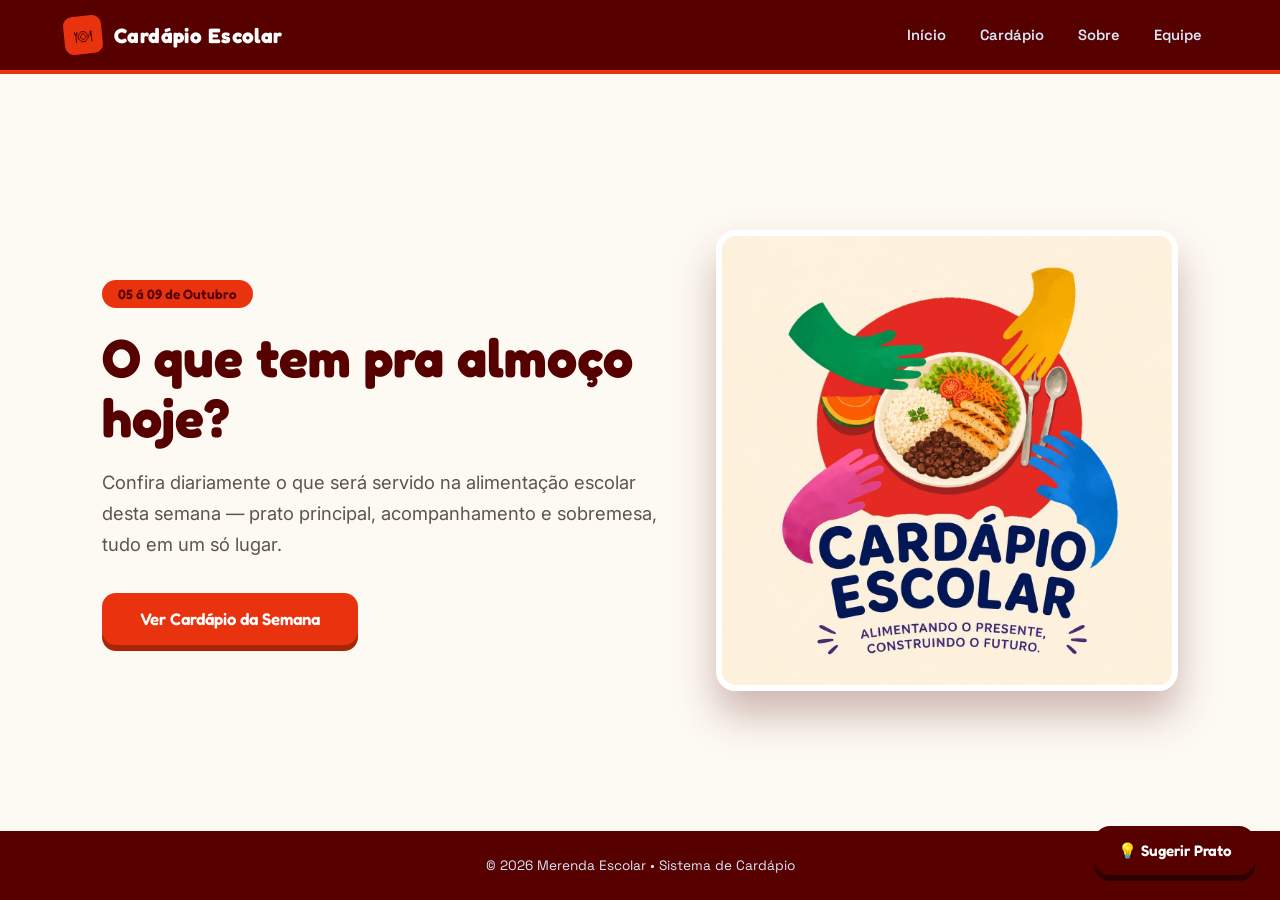
==== index.html @ 1e7c6a1f "Update index.html" ====
<!DOCTYPE html>
<html lang="pt-BR">

<head>
    <meta charset="UTF-8">
    <meta name="viewport" content="width=device-width, initial-scale=1.0">
    <title>Cardápio Escolar - Semana</title>
    <meta name="description" content="Confira o cardápio semanal da merenda escolar, dia a dia, com fotos e opções vegetarianas.">
    <link rel="icon" href="logo.jpg">
    <link rel="preconnect" href="https://fonts.googleapis.com">
    <link rel="stylesheet" href="https://fonts.googleapis.com/css2?family=Fredoka:wght@500;600;700&family=Inter:wght@400;500;600&family=Space+Grotesk:wght@400;500;600&display=swap">
    <link rel="stylesheet" href="./style.css">
    <script async src="https://www.googletagmanager.com/gtag/js?id=G-XXXXXXXXXX"></script>
<script>
  window.dataLayer = window.dataLayer || [];
  function gtag(){dataLayer.push(arguments);}
  gtag('js', new Date());
  gtag('config', 'G-GF8HCH6G14');
</script>
</head>

<body>

    <header>
        <div class="logo">
            <div class="icone-bandeja">🍽</div>
            <h1>Cardápio Escolar</h1>
        </div>

        <nav>
            <a href="#" onclick="showTab('inicio')">Início</a>
            <a href="#" onclick="showTab('cardapio')">Cardápio</a>
            <a href="#" onclick="showTab('sobre')">Sobre</a>
            <a href="#" onclick="showTab('equipe')">Equipe</a>
        </nav>
    </header>


    <!-- ======================= INÍCIO ======================= -->
    <div class="tab active" id="inicio">
        <section class="hero">
            <div class="hero-text">
                <span class="eyebrow"> 05 á 09 de Outubro</span>
                <h2>O que tem pra almoço hoje?</h2>
                <p>Confira diariamente o que será servido na alimentação escolar desta semana — prato principal, acompanhamento e sobremesa, tudo em um só lugar.</p>
                <button class="btn" onclick="showTab('cardapio')">Ver Cardápio da Semana</button>
            </div>

            <div class="hero-tray">
                <img src="logo.jpg" class="hero-img" alt="Ilustração de um prato de arroz, feijão e frango grelhado cercado por mãos coloridas, com o texto Cardápio Escolar — Alimentando o presente, construindo o futuro">
            </div>
        </section>
    </div>



    <!-- ======================= CARDÁPIO ======================= -->
    <div class="tab" id="cardapio">
        <section>
            <div class="title">
                <h2>Cardápio da Semana</h2>
                <p>⚠️AVISO: As imagens apresentadas são meramente ilutrativas e não representa exatamente a refeicão verdadeira</p>
            </div>

            <div class="container">

                <!-- Segunda -->
                <div class="dia-card">
                    <div class="dia-nome">Seg <span class="dia-data">05/09</span></div>

                    <div class="card-foto">
                        <img src="Arroz e feijão com frango assado (sassami).jpg" alt="ARROZ E FEIJÃO, FRANGO ASSADO (sassami)">
                    </div>

                    <div class="refeicao-info">
                        <h3>Arroz, Feijão e frango assado (sassami)</h3>
                        <p><b>Acompanhamento:</b> Purê de cenoura ou cenoura em rodelas</p>
                        <p><b></b></p>
                    </div>
                </div>

                <!-- Terça -->
                <div class="dia-card">
                    <div class="dia-nome">Ter <span class="dia-data">06/09</span></div>

                    <div class="card-foto">
                        <img src="Arroz carreteiro.jpg" alt="Arroz carreteiro">
                    </div>

                    <div class="refeicao-info">
                        <h3>Arroz carreteiro</h3>
                        <p><b>Acompanhamento:</b> Duedo de Legumes (batata e cenoura)</p>
                        <p><b></b></p>
                    </div>
                </div>

                <!-- Quarta -->
                <div class="dia-card">
                    <div class="dia-nome">Qua <span class="dia-data">07/09</span></div>

                    <div class="card-foto">
                        <img src="Macarrãoao molho de tomate com frango em cubos.jpg" alt="macarrão ao molho">
                    </div>

                    <div class="refeicao-info">
                        <h3>Macarrão ao molho de tomate com frango em cubos ou carne bovina</h3>
                        <p><b>Acompanhamento:</b> Salada de Acelga (temperada com limão)</p>
                        <p><b></b></p>
                    </div>
                </div>

                <!-- Quinta -->
                <div class="dia-card">
                    <div class="dia-nome">Qui <span class="dia-data">08/09</span></div>

                    <div class="card-foto">
                        <img src="Arroz e feijão carioca com ovos mexidos.jpg" alt="Arroz e feijão carioca">
                    </div>

                    <div class="refeicao-info">
                        <h3>Arroz, Feijão e ovos mexidos</h3>
                        <p><b>Acompanhamento:</b> Salada de Tomate e Cenoura (temperado com limão)</p>
                        <p><b>Sobremesa:</b> Banana</p>
                    </div>
                </div>

                <!-- Sexta -->
                <div class="dia-card">
                    <div class="dia-nome">Sex <span class="dia-data">09/09</span></div>

                    <div class="card-foto">
                        <img src="Arroz e feijão com carne suina cebolada.jpg" alt="Arroz e feijão com carne suina">
                    </div>

                    <div class="refeicao-info">
                        <h3>Arroz, Feijão e Carne Suina Acebolada</h3>
                        <p><b>Acompanhamento:</b> Abobóra em cubos (cozidos)</p>
                        <p><b>Sobremesa:</b> Maça</p>
                    </div>
                </div>

            </div>
        </section>
    </div>



    <!-- ======================= SOBRE ======================= -->
    <div class="tab" id="sobre">
        <section class="hero hero-solo">
            <div class="hero-text">
                <span class="eyebrow">💬 Como funciona</span>
                <h2>Sobre o Cardápio</h2>
                <p>Este sistema foi criado para facilitar a visualização do cardápio escolar da semana, atualizado pela coordenação de alimentação buscando sempre uma refeição saudável, saborosa e balanceada.</p>
                <div class="about-stat">📅 Atualizado toda semana</div>
            </div>
        </section>
    </div>

    <!-- EQUIPE -->
    <div class="tab" id="equipe">
        <section>
            <div class="title">
                <h2>Equipe</h2>
            </div>

            <div class="team">
                <div class="member">
                    <div class="avatar">
                        <img src="Nicole.jpeg" alt="Nicole Lorrayne" style="object-position: center 55%;" onerror="this.style.display='none'">
                        <span class="avatar-fallback">NL</span>
                    </div>
                    <h3>Nicole Lorrayne</h3>
                    <span>Projeto Smart/desenvolvimento web & Designer</span>
                </div>

                <div class="member">
                    <div class="avatar">
                        <img src="Anna C.jpeg" alt="Anna Clara" style="object-position: center;" onerror="this.style.display='none'">
                        <span class="avatar-fallback">AC</span>
                    </div>
                    <h3>Anna Clara</h3>
                    <span>Matriz CSD/auxiliar desenvolvimento web</span>
                </div>

                <div class="member">
                    <div class="avatar">
                        <img src="Ana C.jpeg" alt="Ana Caroline" style="object-position: center;" onerror="this.style.display='none'">
                        <span class="avatar-fallback">AC</span>
                    </div>
                    <h3>Ana Caroline</h3>
                    <span>Documentação</span>
                </div>

                <div class="member">
                    <div class="avatar">
                        <img src="Leydi.jpeg" alt="Leydi Lizbeht" style="object-position: center;" onerror="this.style.display='none'">
                        <span class="avatar-fallback">LL</span>
                    </div>
                    <h3>Leydi Lizbeht</h3>
                    <span>Stakeholders/Documentação</span>
                </div>

                <div class="member">
                    <div class="avatar">
                        <img src="Pedro R.jpeg" alt="Pedro Rodrigues" style="object-position: center;" onerror="this.style.display='none'">
                        <span class="avatar-fallback">PR</span>
                    </div>
                    <h3>Pedro Rodrigues</h3>
                    <span>Banco de Dados do Site</span>
                </div>

                <div class="member">
                    <div class="avatar">
                        <img src="pedro b.jpeg" alt="Pedro Barboza" style="object-position: center;" onerror="this.style.display='none'">
                        <span class="avatar-fallback">PB</span>
                    </div>
                    <h3>Pedro Barboza</h3>
                    <span>Auxiliar de banco de dados</span>
                </div>

                <div class="member">
                    <div class="avatar">
                        <img src="Alysson.jpeg" alt="Alysson Lopes" style="object-position: center;" onerror="this.style.display='none'">
                        <span class="avatar-fallback">AL</span>
                    </div>
                    <h3>Alysson Lopes</h3>
                    <span>Auxiliar de banco de dados</span>
                </div>

                <div class="member">
                    <div class="avatar">
                        <img src="Gustavo.jpeg" alt="Gustavo Lima" style="object-position: center;" onerror="this.style.display='none'">
                        <span class="avatar-fallback">GL</span>
                    </div>
                    <h3>Gustavo Lima</h3>
                    <span>Banco de Dados do Site</span>
                </div>
            </div>
        </section>
    </div>

    <!-- Botão Flutuante -->
    <button class="btn-sugestao" onclick="abrirSugestao()">💡 Sugerir Prato</button>

    <!-- Janela Modal Oculta -->
    <div id="telaSugestao" class="tela-overlay">

        <div id="conteudoForm">
            <h2>Enviar Sugestão</h2>
            <p style="color: #5c5450; margin:0;">O que você gostaria de ver no cardápio?</p>

            <div class="form-sugestao">
                <textarea id="txtSugestao" placeholder="Ex: Feijoada, Lasanha..."></textarea>
                <div class="btns-container">
                    <button class="btn-voltar" onclick="fecharTudo()">Cancelar</button>
                    <button class="btn-enviar" onclick="processarEnvio()">Enviar Agora</button>
                </div>
            </div>
        </div>

        <div id="msgSucesso" style="display: none;">
            <div class="icon-check">✔</div>
            <h2 style="margin-top:0;">Sugestão Enviada!</h2>
            <p style="color: #5c5450;">Obrigado por participar!</p>
            <br>
            <button class="btn-enviar" style="max-width: 220px; margin: 0 auto; display:block;" onclick="fecharTudo()">Voltar ao Cardápio</button>
        </div>

    </div>


    <!-- ======================= RODAPÉ ======================= -->
    <footer>© 2026 Merenda Escolar • Sistema de Cardápio</footer>


    <script src="script.js"></script>
</body>

</html>
---- style.css ----
/* =======================================================
   CARDÁPIO ESCOLAR — identidade "bandeja de refeitório"
   ======================================================= */

:root{
  --tray:        #7a1f1f;   /* bordô claro — bandeja */
  --tray-dark:   #560000;   /* bordô escuro — header */
  --cream:       #fdfaf3;   /* prato / fundo */
  --mustard:     #e9330e;   /* laranja — destaques */
  --tomato:      #e9330e;   /* laranja — acento / CTA */
  --leaf:        #560000;   /* bordô escuro / sugestão */
  --ink:         #2b2320;   /* texto principal */
  --ink-soft:    #5c5450;   /* texto secundário */
  --paper:       #ffffff;
}

*{
  margin:0;
  padding:0;
  box-sizing:border-box;
  font-family:'Inter', sans-serif;
}

html, body {
  height: 100%;
  margin: 0;
  display: flex;
  flex-direction: column;
}

body{
  background:var(--cream);
  color:var(--ink);
  overflow-x:hidden;
}

h1, h2, h3, .eyebrow, .dia-nome, .btn, .avatar{
  font-family:'Fredoka', sans-serif;
}

.tag, .badge, .dia-data{
  font-family:'Space Grotesk', monospace;
}

/* ================= HEADER ================= */
header{
  position:sticky;
  top:0;
  z-index:999;
  background:var(--tray-dark);
  padding:16px 5%;
  display:flex;
  justify-content:space-between;
  align-items:center;
  flex-wrap:wrap;
  gap:12px;
  border-bottom:4px solid var(--mustard);
}

.logo{
  display:flex;
  align-items:center;
  gap:12px;
  color:white;
}

.logo .icone-bandeja{
  width:38px;
  height:38px;
  background:var(--mustard);
  border-radius:9px;
  display:flex;
  align-items:center;
  justify-content:center;
  color:var(--tray-dark);
  font-size:1.1rem;
  transform:rotate(-6deg);
}

.logo h1{
  font-size:1.3rem;
  letter-spacing:0.02em;
}

nav{
  display:flex;
  gap:6px;
  flex-wrap:wrap;
}

nav a{
  text-decoration:none;
  color:#dbe6f7;
  font-weight:600;
  font-family:'Space Grotesk', monospace;
  font-size:0.92rem;
  padding:8px 14px;
  border-radius:20px;
  transition:0.2s;
}

nav a:hover{
  background:rgba(255,255,255,0.12);
  color:white;
}

/* ================= TABS ================= */
.tab{ 
   display:none;
   flex:1;}

.tab.active{
   display: flex;
  flex-direction: column;
  justify-content: center;
}

@keyframes subeEEntra{
  from{ opacity:0; transform:translateY(10px); }
  to{ opacity:1; transform:translateY(0); }
}

/* ================= HERO ================= */
.hero{
  display:grid;
  grid-template-columns:1.1fr 0.9fr;
  padding:80px 8% 60px;
  gap:50px;
  align-items:center;
  position:relative;
}

.eyebrow{
  display:inline-flex;
  align-items:center;
  gap:8px;
  background:var(--mustard);
  color:var(--tray-dark);
  font-weight:600;
  font-size:0.85rem;
  padding:6px 16px;
  border-radius:20px;
  margin-bottom:20px;
}

.hero-text h2{
  font-size:clamp(2.3rem, 4.2vw, 3.6rem);
  line-height:1.1;
  color:var(--tray-dark);
  margin-bottom:20px;
}

.hero-text p{
  font-size:1.15rem;
  line-height:1.7;
  color:var(--ink-soft);
  margin-bottom:32px;
  max-width:48ch;
}

.btn{
  padding:16px 38px;
  background:var(--tomato);
  color:white;
  font-size:1.05rem;
  border:none;
  border-radius:14px;
  cursor:pointer;
  font-weight:600;
  box-shadow:0 6px 0 #a82508;
  transition:0.15s;
}

.btn:hover{
  transform:translateY(2px);
  box-shadow:0 4px 0 #a82508;
}

.btn:active{
  transform:translateY(6px);
  box-shadow:0 0 0 #a82508;
}

.hero-tray{
  position:relative;
}

.hero-img{
  width:100%;
  border-radius:20px;
  box-shadow:0 24px 40px rgba(86,0,0,0.28);
  border:6px solid var(--paper);
}

/* Variante sem imagem, usada na aba "Sobre" */
.hero-solo{
  grid-template-columns:1fr;
  text-align:center;
  padding-bottom:40px;
}

.hero-solo .hero-text{
  margin:0 auto;
}

.hero-solo .hero-text p{
  margin-left:auto;
  margin-right:auto;
}

.hero-solo .about-stat{
  display:inline-flex;
}

.btn:focus-visible,
nav a:focus-visible,
.btn-sugestao:focus-visible{
  outline:3px solid var(--tomato);
  outline-offset:3px;
}

/* ================= SECTION TITLES ================= */
.title{
  text-align:center;
  margin-top:20px;
  margin-bottom:48px;
  padding:0 20px;
}

.title h2{
  font-size:2.1rem;
  color:var(--tray-dark);
  margin-bottom:8px;
}

.title p{
  color:var(--ink-soft);
  font-family:'Space Grotesk', monospace;
}

/* ================= CARDÁPIO — cartões "bandeja" ================= */
.container{
  max-width:960px;
  margin:0 auto;
  padding:0 20px 70px;
  display:flex;
  flex-direction:column;
  gap:22px;
}

.dia-card{
  background:var(--tray);
  border-radius:22px;
  display:flex;
  align-items:stretch;
  gap:0;
  padding:12px;
  box-shadow:0 10px 20px rgba(86,0,0,0.18);
  transition:0.2s;
}

.dia-card:hover{
  transform:translateY(-4px);
  box-shadow:0 16px 26px rgba(86,0,0,0.24);
}

.dia-nome{
  min-width:96px;
  background:rgba(255,255,255,0.14);
  border-radius:16px;
  text-align:center;
  padding:14px 8px;
  font-weight:600;
  font-size:1.05rem;
  color:white;
  display:flex;
  justify-content:center;
  align-items:center;
  flex-direction:column;
  gap:2px;
}

.dia-nome .dia-data{
  font-size:0.75rem;
  opacity:0.8;
  font-weight:400;
}

/* compartimento da foto, estilo "prato" dentro da bandeja */
.card-foto{
  width:130px;
  flex-shrink:0;
  margin:0 4px;
  background:var(--cream);
  border-radius:50%;
  display:flex;
  justify-content:center;
  align-items:center;
  overflow:hidden;
  border:4px solid white;
  box-shadow:inset 0 0 0 1px rgba(0,0,0,0.04);
}

.card-foto img{
  width:100%;
  height:100%;
  object-fit:cover;
}

.refeicao-info{
  background:var(--cream);
  border-radius:16px;
  padding:18px 22px;
  flex:1;
  display:flex;
  flex-direction:column;
  justify-content:center;
}

.refeicao-info h3{
  font-size:1.2rem;
  margin-bottom:8px;
  color:var(--ink);
}

.refeicao-info p{
  margin:3px 0;
  color:var(--ink-soft);
  font-size:0.95rem;
}

.badge{
  display:inline-block;
  background:var(--leaf);
  color:white;
  padding:4px 14px;
  border-radius:20px;
  font-size:0.78rem;
  font-weight:600;
  margin-top:10px;
}

/* ================= SOBRE ================= */
.about-stat{
  display:inline-flex;
  align-items:center;
  gap:10px;
  background:var(--paper);
  border:2px dashed var(--tray);
  border-radius:14px;
  padding:10px 18px;
  font-family:'Space Grotesk', monospace;
  font-size:0.9rem;
  color:var(--tray-dark);
  margin-top:10px;
}

/* ================= EQUIPE — crachás ================= */
.team{
  max-width:1100px;
  margin:0 auto;
  padding:0 20px 70px;
  display:grid;
  grid-template-columns:repeat(auto-fit,minmax(210px,1fr));
  gap:30px 24px;
}

.member{
  background:var(--paper);
  padding-top:38px;
  border-radius:16px;
  text-align:center;
  box-shadow:0 8px 18px rgba(86,0,0,0.1);
  position:relative;
  padding-bottom:24px;
}

.member::before{
  content:"";
  position:absolute;
  top:0;
  left:50%;
  transform:translateX(-50%);
  width:46px;
  height:14px;
  background:var(--ink-soft);
  border-radius:0 0 6px 6px;
  opacity:0.35;
}

.member h3{
  font-size:1rem;
  margin-bottom:4px;
  color:var(--ink);
}

.member span{
  font-size:0.82rem;
  color:var(--ink-soft);
  font-family:'Space Grotesk', monospace;
}

.avatar{
  position:relative;
  width:135px;
  height:135px;
  border-radius:22px;
  margin:0 auto 14px;
  overflow:hidden;
  border:4px solid var(--mustard);
  background:var(--tray);
}

.avatar-fallback{
  position:absolute;
  inset:0;
  display:flex;
  align-items:center;
  justify-content:center;
  color:white;
  font-weight:600;
  font-size:2.1rem;
}

.avatar img{
  position:absolute;
  inset:0;
  width:100%;
  height:100%;
  object-fit:cover;
  object-position:center;
  z-index:2;
}

/* ================= RODAPÉ ================= */
footer {
  margin-top: auto; 
  text-align: center;
  padding: 26px;
  background: var(--tray-dark);
  color: #dbe6f7;
  font-family: 'Space Grotesk', monospace;
  font-size: 0.85rem;
}


/* ================= BOTÃO DE SUGESTÃO ================= */
.btn-sugestao{
  position:fixed;
  bottom:25px;
  right:25px;
  background-color:var(--leaf);
  color:white;
  border:none;
  padding:15px 24px;
  font-size:0.95rem;
  font-weight:600;
  font-family:'Fredoka', sans-serif;
  border-radius:16px;
  cursor:pointer;
  box-shadow:0 6px 0 #2e0000;
  transition:0.15s;
}

.btn-sugestao:hover{
  transform:translateY(2px);
  box-shadow:0 4px 0 #2e0000;
}

/* Overlay do modal — estilo "comanda de pedido" */
.tela-overlay{
  position:fixed;
  top:0;
  left:0;
  width:100%;
  height:100%;
  background:rgba(28,35,51,0.65);
  display:none;
  align-items:center;
  justify-content:center;
  z-index:1000;
  padding:20px;
}

#conteudoForm, #msgSucesso{
  background:var(--paper);
  padding:32px;
  border-radius:18px;
  width:90%;
  max-width:420px;
  box-shadow:0 16px 30px rgba(0,0,0,0.25);
  text-align:center;
  border-top:6px solid var(--mustard);
}

#conteudoForm h2{
  color:var(--tray-dark);
  margin-top:0;
}

.form-sugestao textarea{
  width:100%;
  height:120px;
  padding:12px;
  border:2px solid #e2ddd0;
  border-radius:10px;
  font-family:inherit;
  resize:none;
  box-sizing:border-box;
  margin-top:16px;
}

.form-sugestao textarea:focus{
  border-color:var(--tomato);
  outline:none;
}

.btns-container{
  display:flex;
  gap:10px;
  margin-top:20px;
}

.btn-voltar, .btn-enviar{
  flex:1;
  padding:12px;
  border:none;
  border-radius:10px;
  font-weight:600;
  cursor:pointer;
  font-size:0.92rem;
  transition:0.2s;
  font-family:'Fredoka', sans-serif;
}

.btn-voltar{
  background:#efece4;
  color:var(--ink-soft);
}

.btn-voltar:hover{ background:#e2ddd0; }

.btn-enviar{
  background:var(--leaf);
  color:white;
}

.btn-enviar:hover{ background:#7a1f1f; }

.icon-check{
  font-size:2.6rem;
  color:var(--leaf);
  margin-bottom:12px;
}

/* ================= RESPONSIVO ================= */
@media(max-width:900px){
  .hero{
    grid-template-columns:1fr;
    text-align:center;
    padding:56px 6% 40px;
  }
  .hero-text p{ max-width:none; margin-left:auto; margin-right:auto; }
  .hero-tray{ order:-1; max-width:380px; margin:0 auto; }
  .hero-sticker{ left:50%; transform:translateX(-140px) rotate(-8deg); }
}

@media(max-width:600px){
  header{ justify-content:center; text-align:center; }
  nav{ justify-content:center; }
  .dia-card{ flex-direction:column; border-radius:20px; }
  .dia-nome{ flex-direction:row; gap:8px; min-width:0; }
  .card-foto{ width:100%; height:160px; border-radius:14px; margin:6px 0; }
  .btn-sugestao{ right:16px; bottom:16px; padding:12px 18px; font-size:0.88rem; }
}

@media(prefers-reduced-motion: reduce){
  *{ animation:none !important; transition:none !important; }
}
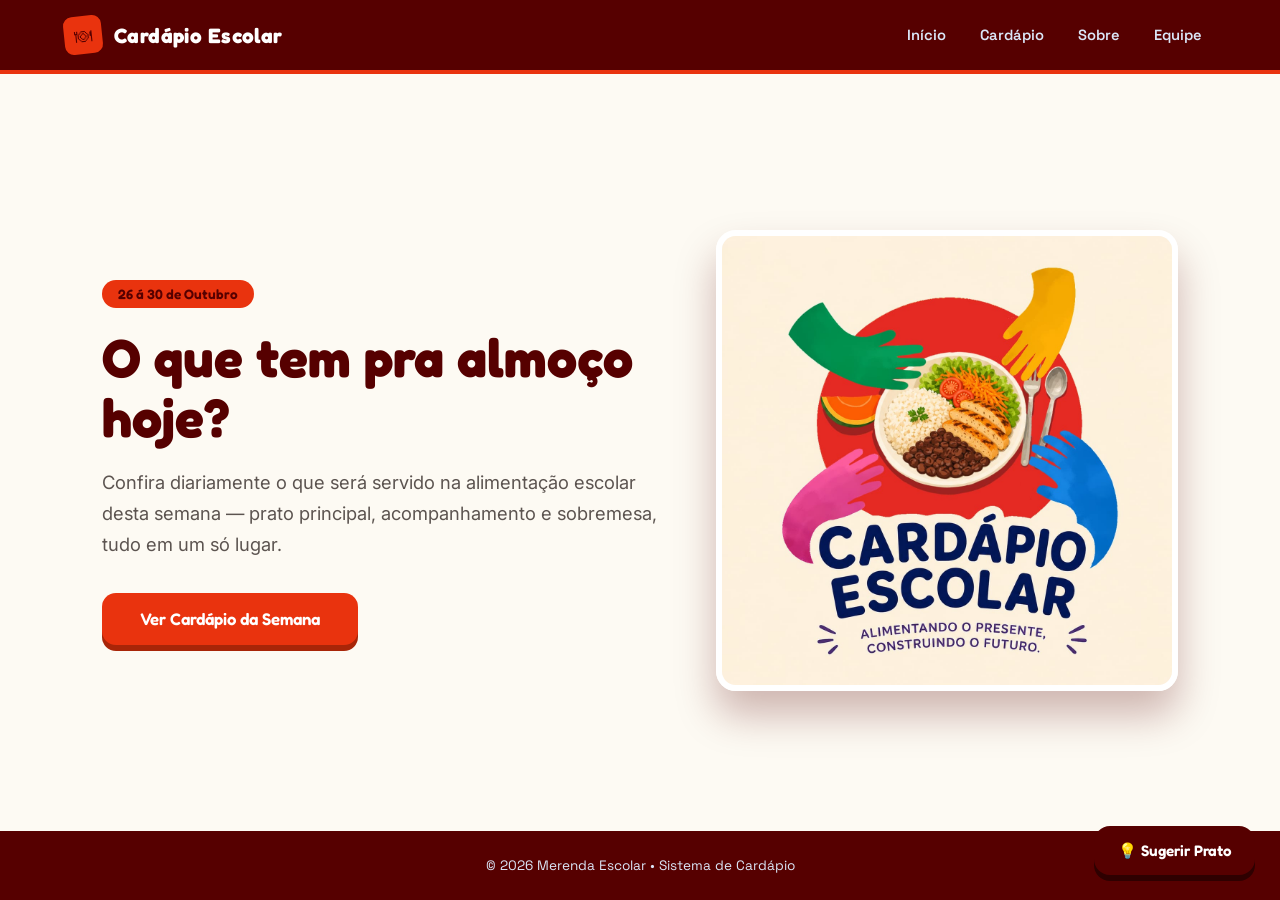
==== commit 32098e1f: "Update index.html" ====
--- a/index.html
+++ b/index.html
@@ -40,7 +40,7 @@
     <div class="tab active" id="inicio">
         <section class="hero">
             <div class="hero-text">
-                <span class="eyebrow"> 05 á 09 de Outubro</span>
+                <span class="eyebrow"> 26 á 30 de Outubro</span>
                 <h2>O que tem pra almoço hoje?</h2>
                 <p>Confira diariamente o que será servido na alimentação escolar desta semana — prato principal, acompanhamento e sobremesa, tudo em um só lugar.</p>
                 <button class="btn" onclick="showTab('cardapio')">Ver Cardápio da Semana</button>
@@ -59,14 +59,14 @@
         <section>
             <div class="title">
                 <h2>Cardápio da Semana</h2>
-                <p>⚠️AVISO: As imagens apresentadas são meramente ilutrativas e não representa exatamente a refeicão verdadeira</p>
+                <p>⚠️AVISO: As imagens apresentadas são meramente ilutrativas e não representa exatamente a refeição verdadeira</p>
             </div>
 
             <div class="container">
 
                 <!-- Segunda -->
                 <div class="dia-card">
-                    <div class="dia-nome">Seg <span class="dia-data">05/09</span></div>
+                    <div class="dia-nome">Seg <span class="dia-data">26/10</span></div>
 
                     <div class="card-foto">
                         <img src="Arroz e feijão com frango assado (sassami).jpg" alt="ARROZ E FEIJÃO, FRANGO ASSADO (sassami)">
@@ -81,7 +81,7 @@
 
                 <!-- Terça -->
                 <div class="dia-card">
-                    <div class="dia-nome">Ter <span class="dia-data">06/09</span></div>
+                    <div class="dia-nome">Ter <span class="dia-data">27/10</span></div>
 
                     <div class="card-foto">
                         <img src="Arroz carreteiro.jpg" alt="Arroz carreteiro">
@@ -89,14 +89,14 @@
 
                     <div class="refeicao-info">
                         <h3>Arroz carreteiro</h3>
-                        <p><b>Acompanhamento:</b> Duedo de Legumes (batata e cenoura)</p>
+                        <p><b>Acompanhamento:</b> Dueto de Legumes (batata e cenoura)</p>
                         <p><b></b></p>
                     </div>
                 </div>
 
                 <!-- Quarta -->
                 <div class="dia-card">
-                    <div class="dia-nome">Qua <span class="dia-data">07/09</span></div>
+                    <div class="dia-nome">Qua <span class="dia-data">28/10</span></div>
 
                     <div class="card-foto">
                         <img src="Macarrãoao molho de tomate com frango em cubos.jpg" alt="macarrão ao molho">
@@ -111,7 +111,7 @@
 
                 <!-- Quinta -->
                 <div class="dia-card">
-                    <div class="dia-nome">Qui <span class="dia-data">08/09</span></div>
+                    <div class="dia-nome">Qui <span class="dia-data">29/10</span></div>
 
                     <div class="card-foto">
                         <img src="Arroz e feijão carioca com ovos mexidos.jpg" alt="Arroz e feijão carioca">
@@ -120,13 +120,13 @@
                     <div class="refeicao-info">
                         <h3>Arroz, Feijão e ovos mexidos</h3>
                         <p><b>Acompanhamento:</b> Salada de Tomate e Cenoura (temperado com limão)</p>
-                        <p><b>Sobremesa:</b> Banana</p>
+                        <p><b>Sobremesa:</b> Banana e maçã</p>
                     </div>
                 </div>
 
                 <!-- Sexta -->
                 <div class="dia-card">
-                    <div class="dia-nome">Sex <span class="dia-data">09/09</span></div>
+                    <div class="dia-nome">Sex <span class="dia-data">30/10</span></div>
 
                     <div class="card-foto">
                         <img src="Arroz e feijão com carne suina cebolada.jpg" alt="Arroz e feijão com carne suina">
@@ -171,7 +171,7 @@
                         <span class="avatar-fallback">NL</span>
                     </div>
                     <h3>Nicole Lorrayne</h3>
-                    <span>Projeto Smart/desenvolvimento web & Designer</span>
+                    <span>Projeto Smart/desenvolvimento web/Designer</span>
                 </div>
 
                 <div class="member">
